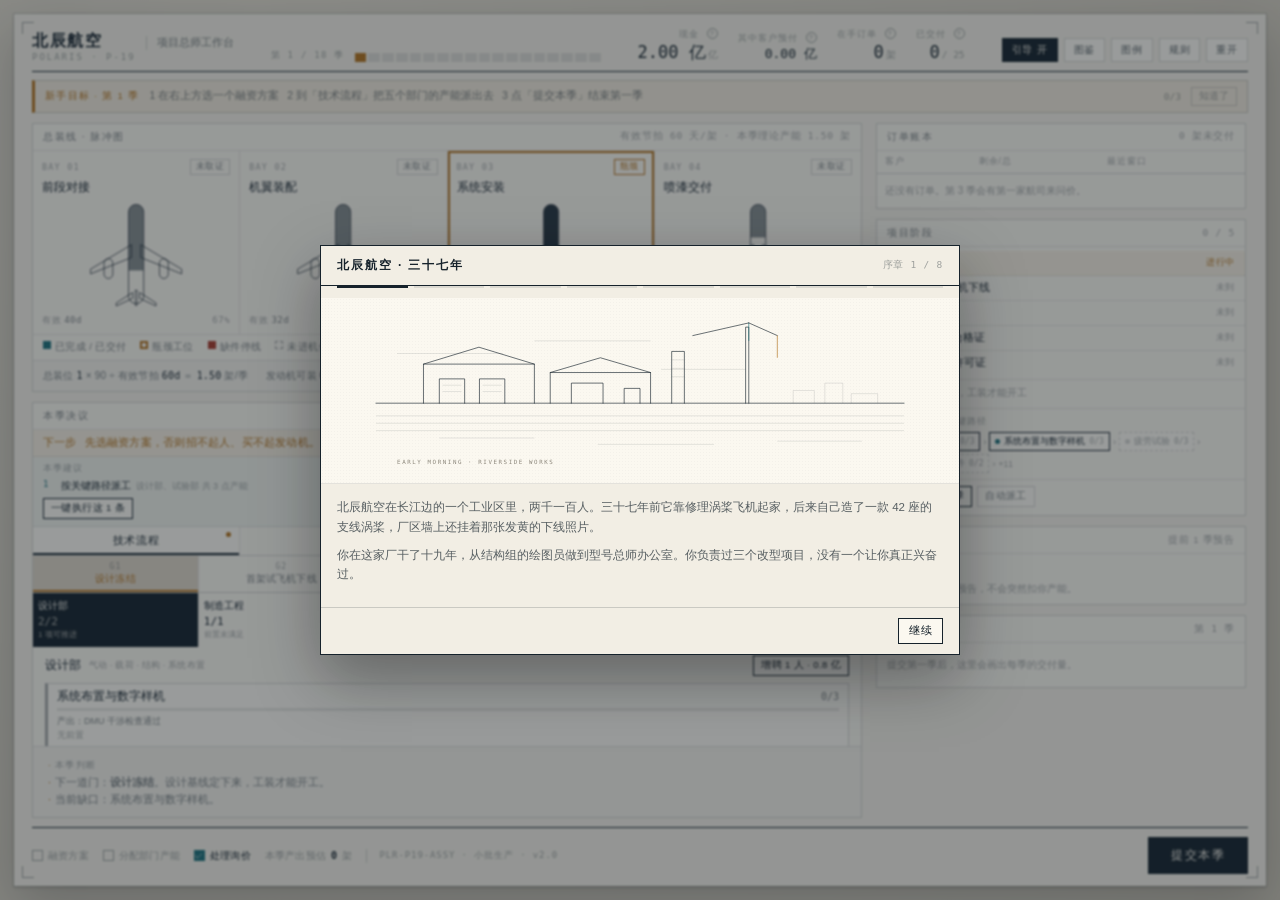
==== games/aircraft-manufacturer/index.html @ 91cca2cc "feat(game): 序章配图与新手目标清单 - 序章 8 屏里 4 屏各配一张线稿插图（厂区/车间/董事会/首飞），   与图鉴共用同一套线稿语言；情节节拍的叙事页也复用这组图 - 第 1–4 季" ====
<!DOCTYPE html>
<html lang="zh-CN">
<head>
<meta charset="utf-8">
<meta name="viewport" content="width=device-width, initial-scale=1">
<title>适航 · 北辰航空 P-19 项目</title>
<link rel="stylesheet" href="game.css?v=4">
</head>
<body>
<svg width="0" height="0" style="position:absolute" aria-hidden="true">
  <defs>
    <g id="planeout">
      <rect x="-13" y="-85" width="26" height="170" rx="13" fill="none" stroke="#16222B" stroke-width="1.2"/>
      <path d="M 8 -16 L 78 26 L 78 34 L 8 6 Z" fill="none" stroke="#16222B" stroke-width="1.2"/>
      <path d="M -8 -16 L -78 26 L -78 34 L -8 6 Z" fill="none" stroke="#16222B" stroke-width="1.2"/>
      <rect x="40" y="8" width="15" height="34" rx="7.5" fill="none" stroke="#16222B" stroke-width="1.2"/>
      <rect x="-55" y="8" width="15" height="34" rx="7.5" fill="none" stroke="#16222B" stroke-width="1.2"/>
      <path d="M 6 66 L 34 84 L 34 89 L 6 76 Z" fill="none" stroke="#16222B" stroke-width="1.2"/>
      <path d="M -6 66 L -34 84 L -34 89 L -6 76 Z" fill="none" stroke="#16222B" stroke-width="1.2"/>
      <rect x="-1.6" y="62" width="3.2" height="26" fill="none" stroke="#16222B" stroke-width="1"/>
    </g>
    <clipPath id="fusclip"><rect x="-13" y="-85" width="26" height="170" rx="13"/></clipPath>
  </defs>
</svg>

<div class="app">
  <span class="corner c1"></span><span class="corner c2"></span><span class="corner c3"></span><span class="corner c4"></span>

  <div class="hud"></div>
  <div class="tutorial"></div>

  <div class="main">
    <div class="col-left">
      <section class="card line"></section>
      <section class="card acts"></section>
    </div>
    <div class="col-right">
      <section class="card orders"></section>
      <section class="card gates"></section>
      <section class="card events"></section>
      <section class="card last"></section>
    </div>
  </div>

  <div class="foot">
    <div class="check"></div>
    <button class="commit">提交本季</button>
  </div>
</div>

<div id="mask" class="mask hidden"></div>
<div class="tip"></div>
<div class="toastwrap"></div>

<script src="engine.js?v=4"></script>
<script src="codex.js?v=4"></script>
<script src="ui.js?v=4"></script>
</body>
</html>
---- games/aircraft-manufacturer/game.css ----
/* 《适航》界面样式 —— 工程图纸 + 交付账本 */
:root{
  --desk:#D8D2C4; --paper:#F2EEE4; --panel:#F8F5EC; --panel2:#FBF8F0;
  --ink:#16222B; --ink-70:rgba(22,34,43,.70); --ink-55:rgba(22,34,43,.55);
  --ink-40:rgba(22,34,43,.38); --ink-20:rgba(22,34,43,.18); --ink-10:rgba(22,34,43,.10);
  --amber:#B0701C; --teal:#1E6F78; --red:#A5392A; --grey:#8D887C;
  --mono:"JetBrains Mono","SF Mono",ui-monospace,Menlo,Consolas,monospace;
}
*{box-sizing:border-box;margin:0;padding:0}
html,body{height:100%}
body{
  background:radial-gradient(circle at 20% 0%, #E2DCCE 0%, var(--desk) 55%, #CFC8B8 100%);
  font-family:"Noto Sans SC","PingFang SC","Source Han Sans SC","Microsoft YaHei",sans-serif;
  color:var(--ink); -webkit-font-smoothing:antialiased;
  display:flex; align-items:center; justify-content:center; padding:14px; overflow:auto;
}
.mono{font-family:var(--mono);font-variant-numeric:tabular-nums}
button{font-family:inherit;color:inherit;background:none;border:0;cursor:pointer;font-size:inherit}
.app{
  position:relative;width:1412px;max-width:100%;height:872px;background:var(--paper);
  box-shadow:0 2px 3px rgba(0,0,0,.10),0 18px 48px rgba(0,0,0,.22),0 0 0 1px rgba(22,34,43,.18);
  padding:14px 18px 12px;display:flex;flex-direction:column;
}
.app::after{content:"";position:absolute;inset:0;pointer-events:none;
  background-image:radial-gradient(rgba(22,34,43,.05) 1px,transparent 1px);
  background-size:3px 3px;opacity:.5;mix-blend-mode:multiply}
.corner{position:absolute;width:12px;height:12px;border:1px solid var(--ink-40)}
.c1{top:8px;left:8px;border-right:0;border-bottom:0}
.c2{top:8px;right:8px;border-left:0;border-bottom:0}
.c3{bottom:8px;left:8px;border-right:0;border-top:0}
.c4{bottom:8px;right:8px;border-left:0;border-top:0}

/* ---------- header ---------- */
.hud{display:flex;align-items:flex-end;justify-content:space-between;gap:16px;padding-bottom:9px;border-bottom:1.5px solid var(--ink);flex:0 0 auto}
.brand{display:flex;align-items:baseline;gap:10px;flex:0 0 auto}
.brand .name{font-size:16px;font-weight:700;letter-spacing:.1em}
.brand .code{font-size:9px;letter-spacing:.22em;color:var(--ink-40)}
.brand .proj{font-size:10.5px;color:var(--ink-55);padding-left:10px;border-left:1px solid var(--ink-20)}
.turnbar{flex:1;display:flex;align-items:flex-end;gap:10px;max-width:330px}
.ticks{display:flex;gap:2px;flex:1}
.ticks i{flex:1;height:9px;background:var(--ink-10);position:relative}
.ticks i.done{background:var(--ink)}
.ticks i.now{background:var(--amber)}
.turnbar .lb{font-size:9px;letter-spacing:.14em;color:var(--ink-40);white-space:nowrap}
.kpis{display:flex;gap:20px;align-items:flex-end}
.kpi{text-align:right;position:relative}
.kpi .k{font-size:9px;letter-spacing:.12em;color:var(--ink-40);margin-bottom:2px;white-space:nowrap}
.kpi .v{font-size:17px;line-height:1.1;font-weight:500}
.kpi .v small{font-size:9.5px;color:var(--ink-40);font-weight:400;margin-left:2px}
.kpi.warn .v{color:var(--amber)}
.kpi.good .v{color:var(--teal)}
.tools{display:flex;gap:6px;flex:0 0 auto}
.tools button{border:1px solid var(--ink-20);padding:4px 9px;font-size:10px;letter-spacing:.08em;color:var(--ink-70);background:var(--panel2)}
.tools button:hover{border-color:var(--ink);color:var(--ink)}

/* ---------- layout ---------- */
.main{flex:1;display:grid;grid-template-columns:1fr 372px;gap:14px;padding-top:10px;min-height:0}
.col-left{display:flex;flex-direction:column;gap:10px;min-height:0}
.col-right{display:flex;flex-direction:column;gap:10px;min-height:0;overflow:auto;padding-right:2px}

.card{background:var(--panel);border:1px solid var(--ink-20);display:flex;flex-direction:column;min-height:0}
.card>header{display:flex;align-items:center;justify-content:space-between;gap:8px;padding:6px 10px;border-bottom:1px solid var(--ink-10);flex:0 0 auto}
.card>header .t{font-size:10px;letter-spacing:.15em;color:var(--ink-55)}
.card>header .m{font-size:9.5px;letter-spacing:.08em;color:var(--ink-40)}

/* ---------- 总装线 ---------- */
.line{flex:0 0 auto}
.bays{display:grid;grid-template-columns:repeat(4,1fr);gap:1px;background:var(--ink-10);margin:0}
.bay{background:var(--panel);padding:8px 9px 7px;position:relative;cursor:pointer;transition:background .12s}
.bay:hover{background:#F3EEE1}
.bay.bt::after{content:"";position:absolute;inset:0;border:2px solid var(--amber);pointer-events:none}
.bay.st::after{content:"";position:absolute;inset:0;border:2px solid var(--red);pointer-events:none}
.bay .bh{display:flex;justify-content:space-between;align-items:center;margin-bottom:4px}
.bay .code{font-size:8.5px;letter-spacing:.14em;color:var(--ink-40)}
.bay .tagname{font-size:8.5px;letter-spacing:.06em;padding:1px 5px;border:1px solid var(--ink-20);color:var(--ink-55);white-space:nowrap}
.bay.bt .tagname{border-color:var(--amber);color:var(--amber)}
.bay.st .tagname{border-color:var(--red);color:#F8F5EC;background:var(--red)}
.bay .nm{font-size:12px;margin-bottom:2px}
.bay svg{width:100%;height:112px;display:block}
.bay .ft{display:flex;justify-content:space-between;align-items:center;font-size:9px;color:var(--ink-40);letter-spacing:.06em;margin-top:4px}
.bay .ft b{font-weight:500;color:var(--ink-55)}
.legend-strip{display:flex;flex-wrap:wrap;gap:6px 14px;padding:6px 10px;border-top:1px solid var(--ink-10);font-size:9.5px;color:var(--ink-55);letter-spacing:.04em}
.legend-strip i{display:inline-block;width:8px;height:8px;margin-right:4px;vertical-align:1px;border:1px solid}
.ls-ok i{background:var(--teal);border-color:var(--teal)}
.ls-bt i{background:transparent;border-color:var(--amber);border-width:2px}
.ls-st i{background:var(--red);border-color:var(--red)}
.ls-wt i{background:transparent;border-color:var(--ink-40);border-style:dashed}
.legend-strip .sp{margin-left:auto}

/* ---------- 决议 ---------- */
.acts{flex:1;min-height:0;overflow:hidden}
.tabs{display:flex;border-bottom:1px solid var(--ink-20);flex:0 0 auto}
.tabs button{flex:1;padding:7px 4px;font-size:10.5px;letter-spacing:.06em;color:var(--ink-40);border-right:1px solid var(--ink-10);position:relative}
.tabs button:last-child{border-right:0}
.tabs button.on{color:var(--ink);background:var(--panel2);box-shadow:inset 0 -2px 0 var(--ink)}
.tabs button .dot{position:absolute;top:5px;right:8px;width:5px;height:5px;background:var(--amber);border-radius:50%}
.tabbody{padding:10px 12px;overflow:auto;flex:1;min-height:0}
.hintbar{flex:0 0 auto;display:flex;align-items:center;gap:8px;padding:6px 10px;background:rgba(176,112,28,.07);border-bottom:1px solid var(--ink-10);font-size:10.5px;color:var(--amber);letter-spacing:.02em}
.hintbar b{font-weight:500}
.hintbar .x{margin-left:auto;color:var(--ink-40);font-size:11px}

.row{display:flex;align-items:center;gap:10px;padding:8px 0;border-bottom:1px dotted var(--ink-20)}
.row:last-child{border-bottom:0}
.row .lbl{flex:1;min-width:0}
.row .lbl b{font-size:11.5px;font-weight:500;display:block}
.row .lbl span{font-size:9.5px;color:var(--ink-40);display:block;margin-top:2px;line-height:1.4}
.btn{border:1px solid var(--ink);padding:5px 10px;font-size:10.5px;letter-spacing:.04em;background:var(--panel2);white-space:nowrap}
.btn:hover{background:var(--ink);color:var(--panel)}
.btn:disabled{opacity:.35;cursor:not-allowed}
.btn:disabled:hover{background:var(--panel2);color:inherit}
.btn.on{background:var(--ink);color:var(--panel)}
.btn.ghost{border-color:var(--ink-20);color:var(--ink-55)}
.btn.sm{padding:3px 7px;font-size:9.5px}
.btn.amber{border-color:var(--amber);color:var(--amber)}
.btn.amber:hover{background:var(--amber);color:var(--panel2)}

.chips{display:flex;flex-wrap:wrap;gap:5px;margin-top:4px}
.chip{border:1px solid var(--ink-20);padding:3px 7px;font-size:9.5px;color:var(--ink-55);letter-spacing:.02em}
.chip:hover{border-color:var(--ink)}
.chip.done{background:var(--teal);border-color:var(--teal);color:#F8F5EC;cursor:default}
.chip.picked{background:var(--ink);border-color:var(--ink);color:var(--panel)}
.chip.block{border-color:var(--red);color:var(--red)}
.grp{font-size:9px;letter-spacing:.14em;color:var(--ink-40);margin:8px 0 3px}
.grp:first-child{margin-top:0}

.offer{border:1px solid var(--ink-20);padding:9px 10px;margin-bottom:7px;background:var(--panel2)}
.offer.decided{opacity:.45}
.offer .oh{display:flex;justify-content:space-between;align-items:baseline;gap:8px}
.offer .who{font-size:12px;font-weight:500}
.offer .who em{font-style:normal;font-size:9.5px;color:var(--ink-40);margin-left:6px;font-weight:400}
.offer .qty{font-family:var(--mono);font-size:12px}
.offer .meta{font-size:9.5px;color:var(--ink-55);margin-top:3px;letter-spacing:.02em}
.offer .note{font-size:9.5px;color:var(--ink-40);margin-top:4px;line-height:1.5}
.offer .acts2{display:flex;gap:6px;margin-top:7px}

/* ---------- 右侧 ---------- */
.tbl{width:100%;border-collapse:collapse;font-size:10.5px}
.tbl th{font-size:8.5px;letter-spacing:.1em;color:var(--ink-40);font-weight:400;text-align:left;padding:5px 8px;border-bottom:1px solid var(--ink-20)}
.tbl td{padding:6px 8px;border-bottom:1px solid var(--ink-10)}
.tbl tr:last-child td{border-bottom:0}
.tbl td.n{text-align:right}
.tbl .who b{font-weight:500;font-size:10.5px}
.tbl .who em{font-style:normal;display:block;font-size:8.5px;color:var(--ink-40);margin-top:1px}
.tbl .near{color:var(--amber);font-weight:500}
.tbl .dim{color:var(--grey)}
.tbl .bar{height:4px;background:var(--ink-10);position:relative;margin-top:3px}
.tbl .bar i{position:absolute;left:0;top:0;height:4px;background:var(--teal)}

.certlist{display:grid;grid-template-columns:repeat(3,1fr);gap:4px;padding:8px 10px}
.cert{font-size:9px;padding:4px 5px;border:1px solid var(--ink-20);color:var(--ink-55);text-align:center;letter-spacing:.02em;line-height:1.3}
.cert.done{background:var(--teal);border-color:var(--teal);color:#F8F5EC}
.cert.picked{background:var(--ink);border-color:var(--ink);color:var(--panel)}
.cert.block{border-color:var(--red);color:var(--red)}
.ev{padding:8px 10px;font-size:10px;line-height:1.55;color:var(--ink-55)}
.ev b{display:block;font-size:10.5px;color:var(--ink);font-weight:500;margin-bottom:2px}
.ev.warn b{color:var(--amber)}
.ev.now b{color:var(--red)}
.ev.empty{color:var(--ink-40)}

/* ---------- footer ---------- */
.foot{flex:0 0 auto;display:flex;align-items:center;gap:14px;padding-top:9px;margin-top:9px;border-top:1.5px solid var(--ink)}
.check{display:flex;gap:14px;flex:1;flex-wrap:wrap}
.chk{display:flex;align-items:center;gap:5px;font-size:10px;color:var(--ink-40);letter-spacing:.02em}
.chk i{width:11px;height:11px;border:1px solid var(--ink-40);display:inline-flex;align-items:center;justify-content:center;font-size:8px;font-style:normal;color:transparent}
.chk.on{color:var(--ink)}
.chk.on i{background:var(--teal);border-color:var(--teal);color:#F8F5EC}
.commit{border:1px solid var(--ink);background:var(--ink);color:var(--paper);padding:9px 22px;font-size:12px;letter-spacing:.12em}
.commit:hover{background:#243642}
.commit:disabled{opacity:.3;cursor:not-allowed}

/* ---------- modal ---------- */
.mask{position:fixed;inset:0;background:rgba(20,30,38,.42);display:flex;align-items:center;justify-content:center;padding:20px;z-index:50;backdrop-filter:blur(1px)}
.mask.hidden{display:none}
.modal{background:var(--paper);border:1px solid var(--ink);box-shadow:0 24px 60px rgba(0,0,0,.35);width:640px;max-width:100%;max-height:88vh;display:flex;flex-direction:column}
.modal.wide{width:820px}
.modal>header{display:flex;align-items:center;justify-content:space-between;padding:11px 16px;border-bottom:1.5px solid var(--ink)}
.modal>header .t{font-size:12px;letter-spacing:.16em;font-weight:700}
.modal>header .m{font-size:9.5px;letter-spacing:.08em;color:var(--ink-40);font-family:var(--mono)}
.modal>header .x{font-size:16px;color:var(--ink-40);line-height:1}
.modal .body{padding:14px 16px;overflow:auto;font-size:11.5px;line-height:1.7;color:var(--ink-70)}
.modal .body h3{font-size:12px;color:var(--ink);margin:12px 0 6px;letter-spacing:.04em}
.modal .body h3:first-child{margin-top:0}
.modal .body p{margin-bottom:8px}
.modal .body b{color:var(--ink);font-weight:500}
.modal .body ul{margin:0 0 8px 16px}
.modal .body li{margin-bottom:4px}
.modal .body table{width:100%;border-collapse:collapse;font-size:10.5px;margin:6px 0 10px}
.modal .body th{text-align:left;font-weight:400;font-size:9px;letter-spacing:.1em;color:var(--ink-40);padding:4px 6px;border-bottom:1px solid var(--ink-20)}
.modal .body td{padding:4px 6px;border-bottom:1px solid var(--ink-10);vertical-align:top}
.modal>footer{display:flex;gap:8px;justify-content:flex-end;padding:10px 16px;border-top:1px solid var(--ink-20)}
.modal .kbd{font-family:var(--mono);font-size:10px;border:1px solid var(--ink-20);padding:0 4px;color:var(--ink-55)}
.steps{display:flex;gap:6px;padding:0 16px 10px}
.steps i{flex:1;height:2px;background:var(--ink-10)}
.steps i.on{background:var(--ink)}
.choice{border:1px solid var(--ink-20);padding:11px 13px;margin-bottom:9px;cursor:pointer;background:var(--panel2)}
.choice:hover{border-color:var(--ink);background:#F3EEE1}
.choice h4{font-size:12px;margin-bottom:4px;font-weight:500}
.choice p{font-size:10.5px;color:var(--ink-55);line-height:1.6;margin:0}
.choice .tag{font-size:9px;letter-spacing:.1em;color:var(--teal);border:1px solid var(--teal);padding:1px 5px;margin-left:6px;vertical-align:1px}

.rep{display:grid;grid-template-columns:1fr 1fr;gap:8px;margin-bottom:10px}
.repcard{border:1px solid var(--ink-20);padding:9px 11px;background:var(--panel2)}
.repcard .k{font-size:9px;letter-spacing:.1em;color:var(--ink-40)}
.repcard .v{font-size:20px;margin-top:3px}
.repcard .v small{font-size:9.5px;color:var(--ink-40);margin-left:2px}
.replist{border-top:1px solid var(--ink-20);margin-top:4px}
.replist div{display:flex;justify-content:space-between;font-size:10.5px;padding:4px 0;border-bottom:1px dotted var(--ink-20)}
.replist .pos{color:var(--teal)}
.replist .neg{color:var(--red)}
.attr{border-left:2px solid var(--amber);background:rgba(176,112,28,.06);padding:7px 10px;font-size:10.5px;line-height:1.6;color:var(--ink-70);margin:8px 0}

/* tooltip */
.tip{position:fixed;z-index:80;max-width:300px;background:#16222B;color:#F2EEE4;font-size:10.5px;line-height:1.65;padding:8px 10px;pointer-events:none;opacity:0;transition:opacity .12s;box-shadow:0 8px 24px rgba(0,0,0,.3)}
.tip.on{opacity:1}
.tip b{color:#fff;font-weight:500}
.q{display:inline-block;width:11px;height:11px;line-height:10px;text-align:center;border:1px solid var(--ink-40);border-radius:50%;font-size:7.5px;color:var(--ink-40);cursor:help;margin-left:4px;vertical-align:1px;font-style:normal}

.toastwrap{position:fixed;right:18px;bottom:18px;z-index:90;display:flex;flex-direction:column;gap:8px;align-items:flex-end}
.toast{background:var(--ink);color:var(--paper);font-size:11px;line-height:1.6;padding:9px 13px;max-width:330px;border-left:3px solid var(--teal);animation:slidein .25s ease}
.toast.warn{border-left-color:var(--amber)}
@keyframes slidein{from{transform:translateY(8px);opacity:0}to{transform:none;opacity:1}}

/* ---------- 响应式 ---------- */
@media (max-width:1180px){
  body{align-items:flex-start;padding:0;background:var(--paper)}
  .app{width:100%;height:auto;min-height:100vh;padding:10px 10px 14px;box-shadow:none}
  .corner{display:none}
  .hud{flex-wrap:wrap;gap:8px}
  .turnbar{order:3;max-width:none;width:100%}
  .kpis{gap:14px;flex-wrap:wrap}
  .main{grid-template-columns:1fr;gap:10px}
  .col-right{overflow:visible}
  .bays{grid-template-columns:1fr 1fr}
  .bay svg{height:92px}
  .foot{flex-wrap:wrap}
  .commit{width:100%}
  .modal{width:100%}
}
@media (max-width:720px){
  .bays{grid-template-columns:1fr}
  .bay{display:grid;grid-template-columns:1fr auto;grid-template-areas:"head head" "name tag" "plane plane" "ft ft";gap:2px 8px;align-items:center}
  .bay .bh{grid-area:head}
  .bay .nm{grid-area:name}
  .bay svg{grid-area:plane;height:64px}
  .bay .ft{grid-area:ft}
  .certlist{grid-template-columns:repeat(2,1fr)}
  .rep{grid-template-columns:1fr}
  .kpi .v{font-size:15px}
}

/* 产能算式块 */
.calc{margin-top:12px;border-top:1px solid var(--ink-20);padding:9px 12px 8px;background:rgba(22,34,43,.025)}
.calc .ct{font-size:9px;letter-spacing:.14em;color:var(--ink-40);margin-bottom:5px}
.calc .line2{display:flex;justify-content:space-between;font-size:10.5px;padding:2px 0;color:var(--ink-55)}
.calc .line2 b{font-weight:500;color:var(--ink);font-family:var(--mono)}
.calc .res{margin-top:6px;padding-top:6px;border-top:1px dotted var(--ink-20);font-size:11px;display:flex;justify-content:space-between}
.calc .res b{font-size:14px;font-family:var(--mono)}
/* 交付节奏 */
.pace{display:flex;gap:3px;align-items:flex-end;flex:1;min-height:64px;padding:8px 10px 4px}
.pace .pb{flex:1;display:flex;flex-direction:column;justify-content:flex-end;height:100%}
.pace .pb i{display:block;background:var(--teal);min-height:1px}
.pace .pb i.z{background:var(--ink-10)}
.pace .pb em{font-style:normal;font-size:7.5px;color:var(--ink-40);text-align:center;margin-top:3px;font-family:var(--mono)}
.lastsum{display:flex;gap:10px;padding:2px 10px 8px;font-size:10px;color:var(--ink-55);flex-wrap:wrap}
.lastsum b{font-family:var(--mono);color:var(--ink);font-weight:500}

.acts .tabbody{display:flex;flex-direction:column}
.acts .calc{margin-top:auto}
.acts .calc+.calc{margin-top:10px}
.judge{border-top:1px dotted var(--ink-20);padding:9px 0 2px;margin-top:10px}
.judge .ct{font-size:9px;letter-spacing:.14em;color:var(--ink-40);margin-bottom:2px;display:inline-block;margin-right:8px}
.judge div{font-size:10.5px;color:var(--ink-55);line-height:1.55;padding-left:10px;position:relative}
.judge div::before{content:"·";position:absolute;left:3px;color:var(--amber)}
.last{flex:0 0 auto}

.actsfoot{border-top:1px solid var(--ink-10);padding:7px 12px 8px;flex:0 0 auto;background:rgba(22,34,43,.025)}
.actsfoot .calc{margin-top:0;border-top:0;padding:0;background:transparent}
.actsfoot .judge{margin-top:0;border-top:0;padding-top:0}
.actsfoot .judge+.calc{margin-top:9px;border-top:1px dotted var(--ink-20);padding-top:8px}

.tabnote{margin-top:12px;border-top:1px dotted var(--ink-20);padding-top:8px;font-size:10.5px;line-height:1.65;color:var(--ink-55)}
.tabnote b{display:block;font-size:10px;letter-spacing:.1em;color:var(--ink-40);font-weight:400;margin-bottom:3px}

.calcbar{display:flex;flex-wrap:wrap;align-items:center;gap:4px 18px;padding:7px 10px;border-top:1px solid var(--ink-10);background:rgba(22,34,43,.025);font-size:10px;color:var(--ink-55);letter-spacing:.02em}
.calcbar b{font-family:var(--mono);color:var(--ink);font-weight:500}
.calcbar .res{margin-left:auto;color:var(--ink)}
.calcbar .res b{font-size:13px}

.stamp{font-family:var(--mono);font-size:9px;letter-spacing:.1em;color:var(--ink-40);padding-left:12px;border-left:1px solid var(--ink-20);white-space:nowrap}

.stopline{padding:6px 10px;background:rgba(165,57,42,.08);border-top:1px solid var(--ink-10);font-size:10px;color:var(--red)}

/* 技术流程 */
.gatebar{display:flex;gap:1px;background:var(--ink-10);margin:-10px -12px 0;border-bottom:1px solid var(--ink-10)}
.gate{flex:1;padding:6px 3px 7px;background:var(--panel);text-align:center;position:relative}
.gate .gi{display:block;font-size:8px;letter-spacing:.12em;color:var(--ink-40)}
.gate .gn{display:block;font-size:9.5px;color:var(--ink-55);margin-top:2px;letter-spacing:.02em;line-height:1.25}
.gate.done{background:rgba(30,111,120,.10)}
.gate.done .gn{color:var(--teal)}
.gate.done::after{content:"✓";position:absolute;top:3px;right:5px;font-size:9px;color:var(--teal)}
.gate.now{background:rgba(176,112,28,.10);box-shadow:inset 0 -2px 0 var(--amber)}
.gate.now .gn{color:var(--amber);font-weight:500}

.depts{display:grid;grid-template-columns:repeat(5,1fr);gap:1px;background:var(--ink-10);margin:0 -12px 8px}
.dept{background:var(--panel);padding:5px 5px 6px;text-align:left;border:0;position:relative}
.dept:hover{background:#F3EEE1}
.dept.on{background:var(--ink);color:var(--panel)}
.dept.on .dc,.dept.on .ds{color:rgba(242,238,228,.65)}
.dept .dn{display:block;font-size:10px;letter-spacing:.02em}
.dept .dc{display:block;font-size:11px;margin-top:2px;color:var(--ink);font-weight:500}
.dept .ds{display:block;font-size:8px;color:var(--ink-40);margin-top:1px}

.depthead{display:flex;align-items:center;gap:8px;padding:0 0 7px}
.depthead .dh{font-size:11.5px;font-weight:500}
.depthead .dsub{font-size:9px;color:var(--ink-40);flex:1;letter-spacing:.02em}

.wcwrap{display:flex;flex-direction:column;gap:5px}
.wcard{border:1px solid var(--ink-20);border-left:3px solid var(--ink-40);padding:5px 9px 6px;background:var(--panel2)}
.wcard.done{border-left-color:var(--teal);background:rgba(30,111,120,.05)}
.wcard.blocked{border-left-color:var(--red);opacity:.72}
.wh{display:flex;justify-content:space-between;align-items:baseline;gap:8px}
.wn{font-size:11.5px;font-weight:500}
.wp{font-size:10px;color:var(--ink-55)}
.wbar{height:3px;background:var(--ink-10);margin:4px 0;position:relative}
.wbar i{position:absolute;left:0;top:0;height:3px;background:var(--teal)}
.wcard.blocked .wbar i{background:var(--red)}
.wo{font-size:9px;color:var(--ink-55);line-height:1.45}
.wrq{font-size:8.5px;color:var(--ink-40);margin-top:2px;letter-spacing:.02em}
.wrq.bad{color:var(--red)}
.wacts{display:flex;align-items:center;gap:6px;margin-top:5px}
.wok{font-size:9px;color:var(--teal);letter-spacing:.08em}
.wq{font-size:9px;color:var(--ink-40)}

/* 右侧阶段卡 */
.glist{padding:4px 0}
.grow{display:flex;align-items:center;gap:8px;padding:5px 10px;font-size:10.5px;border-bottom:1px dotted var(--ink-20)}
.grow:last-child{border-bottom:0}
.grow .gi{font-size:8.5px;color:var(--ink-40);width:18px}
.grow .gn{flex:1}
.grow .gv{font-size:8.5px;letter-spacing:.08em;color:var(--ink-40)}
.grow.done .gn{color:var(--ink-55)}
.grow.done .gv{color:var(--teal)}
.grow.now{background:rgba(176,112,28,.07)}
.grow.now .gn{color:var(--amber);font-weight:500}
.grow.now .gv{color:var(--amber)}
.ghint{padding:6px 10px 8px;font-size:9.5px;line-height:1.55;color:var(--ink-40);border-top:1px solid var(--ink-10)}

/* 关键路径 */
.cpwrap{border-top:1px solid var(--ink-10);padding:7px 10px 6px}
.cpt{font-size:8.5px;letter-spacing:.12em;color:var(--ink-40);margin-bottom:4px}
.cpchain{display:flex;flex-wrap:wrap;align-items:center;gap:3px}
.cpchip{border:1px solid var(--ink-20);padding:2px 5px;font-size:9px;background:var(--panel2);display:inline-flex;gap:4px;align-items:baseline}
.cpchip b{font-weight:400}
.cpchip em{font-style:normal;font-size:8px;color:var(--ink-40)}
.cparrow{font-style:normal;color:var(--ink-40);font-size:9px}
.cpmore{font-size:8.5px;color:var(--ink-40)}
.gatefoot{display:flex;gap:5px;padding:6px 10px 8px;border-top:1px solid var(--ink-10)}

/* 图鉴 */
.cxwrap{display:grid;grid-template-columns:186px 1fr;min-height:380px;max-height:60vh}
.cxnav{border-right:1px solid var(--ink-20);overflow:auto;padding:8px 0}
.cxg{margin-bottom:8px}
.cxgt{font-size:8.5px;letter-spacing:.14em;color:var(--ink-40);padding:0 12px 4px}
.cxi{display:block;width:100%;text-align:left;padding:4px 12px;font-size:10.5px;color:var(--ink-55)}
.cxi:hover{background:#F3EEE1}
.cxi.on{background:var(--ink);color:var(--panel)}
.cxmain{padding:12px 16px;overflow:auto}
.cxsvg{height:196px;border:1px solid var(--ink-20);background:var(--panel2);padding:6px;margin-bottom:10px}
.cxh{display:flex;align-items:baseline;gap:8px}
.cxh b{font-size:14px}
.cxh em{font-style:normal;font-size:9px;letter-spacing:.1em;color:var(--ink-40);font-family:var(--mono)}
.cxspec{display:flex;flex-wrap:wrap;gap:5px;margin:7px 0 9px}
.cxspec span{font-size:9px;border:1px solid var(--ink-20);padding:1px 6px;color:var(--ink-55);font-family:var(--mono)}
.cxtext{font-size:11px;line-height:1.7;color:var(--ink-70);margin-bottom:7px}
.cxgame{font-size:10px;line-height:1.6;color:var(--amber);border-left:2px solid var(--amber);padding-left:8px}
@media (max-width:720px){
  .cxwrap{grid-template-columns:1fr;max-height:none}
  .cxnav{border-right:0;border-bottom:1px solid var(--ink-20);max-height:150px}
}

.cpchip .cpdot{width:5px;height:5px;display:inline-block;border-radius:50%;background:var(--ink-20);flex:0 0 5px}
.cpchip.ready{border-color:var(--ink);}
.cpchip.ready .cpdot{background:var(--teal)}
.cpchip.wait{color:var(--ink-40);border-style:dashed}
.cpchip.wait b{color:var(--ink-40)}

.tools button.on{border-color:var(--ink);background:var(--ink);color:var(--paper)}
.guide{flex:0 0 auto;border-bottom:1px solid var(--ink-10);background:rgba(30,111,120,.045);padding:6px 10px 7px}
.guide .gh{display:flex;justify-content:space-between;font-size:8.5px;letter-spacing:.1em;color:var(--ink-40);margin-bottom:3px}
.gitem{display:flex;gap:6px;font-size:10px;line-height:1.55;color:var(--ink-70)}
.gitem .gnum{width:12px;color:var(--teal);font-family:var(--mono);font-size:9px;flex:0 0 12px}
.gtext b{font-weight:500;color:var(--ink)}
.gtext em{font-style:normal;color:var(--ink-40);margin-left:5px;font-size:9px}
.guide .btn{margin-top:4px}

/* 序章插图 */
.proart{height:186px;background:var(--panel2);border-bottom:1px solid var(--ink-10);padding:8px 12px;position:relative}
.proart::after{content:"";position:absolute;inset:0;pointer-events:none;background-image:radial-gradient(rgba(22,34,43,.05) 1px,transparent 1px);background-size:3px 3px;opacity:.6}

/* 新手目标条 */
.tutorial{display:flex;align-items:center;gap:10px;flex-wrap:wrap;padding:6px 10px;margin-top:8px;
  border:1px solid var(--ink-20);border-left:3px solid var(--amber);background:rgba(176,112,28,.06)}
.tutorial .tt{font-size:9.5px;letter-spacing:.14em;color:var(--amber);white-space:nowrap}
.tutorial .tg{display:flex;gap:8px;flex-wrap:wrap;flex:1}
.tutorial .ti{font-size:10.5px;color:var(--ink-55);display:inline-flex;gap:5px;align-items:baseline}
.tutorial .ti.on{color:var(--ink-55);text-decoration:line-through;text-decoration-color:rgba(22,34,43,.25)}
.tutorial .ti.on::first-letter{color:var(--teal)}
.tutorial .tp{font-size:9.5px;color:var(--ink-40)}
.tutorial .tx{font-size:9.5px;color:var(--ink-40);border:1px solid var(--ink-20);padding:2px 7px}
.tutorial .tx:hover{border-color:var(--ink);color:var(--ink)}
@media (max-width:720px){ .proart{height:132px} }
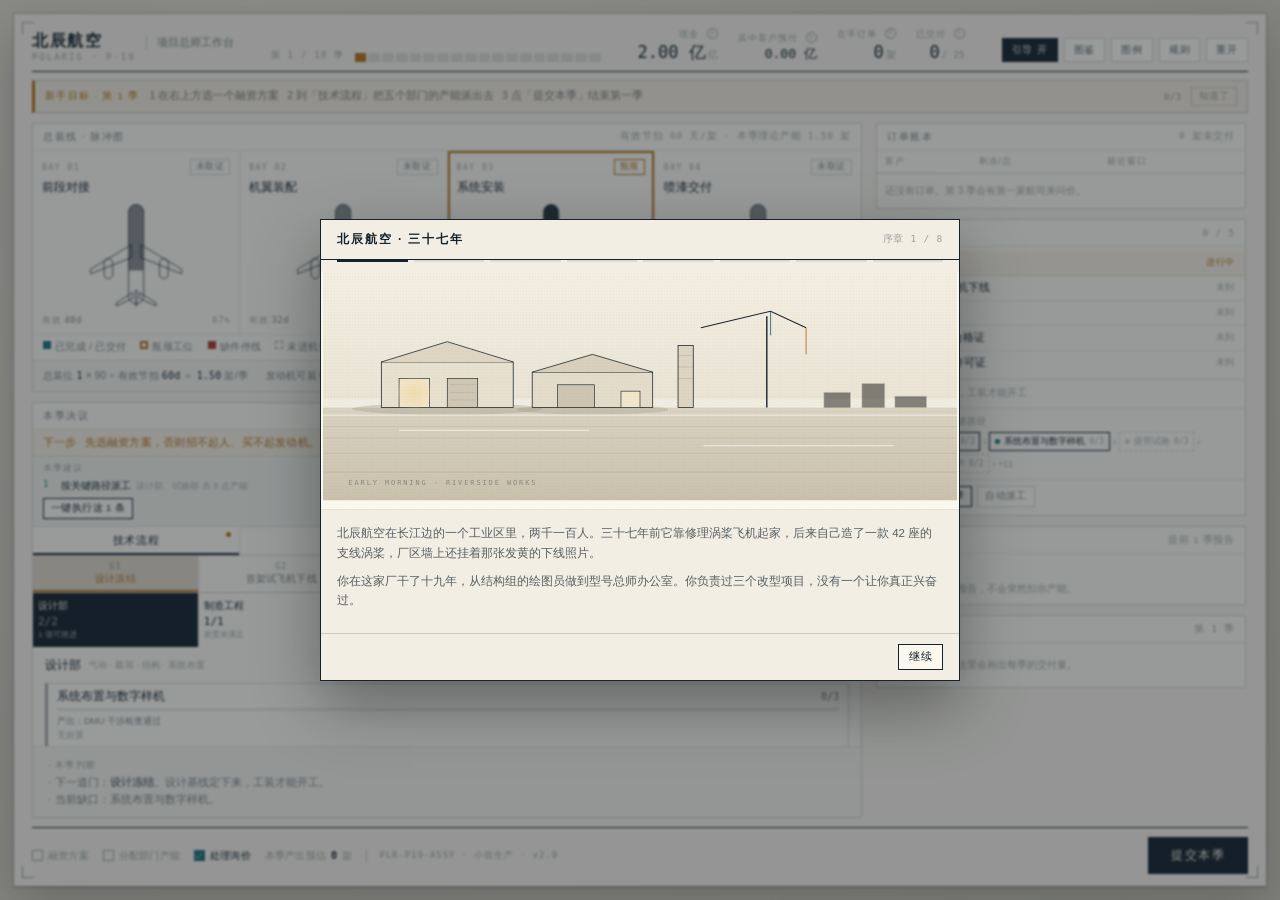
==== commit 91909210: "feat(game): 序章改用照片优先 + 场景插画升级 - 序章与情节插图升级为带光影层次的场景（天空/地面渐变、   暖光门洞、地面反光、投影），不再是纯线稿示意 - 新增照片层：assets/" ====
--- a/games/aircraft-manufacturer/index.html
+++ b/games/aircraft-manufacturer/index.html
@@ -4,7 +4,7 @@
 <meta charset="utf-8">
 <meta name="viewport" content="width=device-width, initial-scale=1">
 <title>适航 · 北辰航空 P-19 项目</title>
-<link rel="stylesheet" href="game.css?v=4">
+<link rel="stylesheet" href="game.css?v=5">
 </head>
 <body>
 <svg width="0" height="0" style="position:absolute" aria-hidden="true">
@@ -52,8 +52,8 @@
 <div class="tip"></div>
 <div class="toastwrap"></div>
 
-<script src="engine.js?v=4"></script>
-<script src="codex.js?v=4"></script>
-<script src="ui.js?v=4"></script>
+<script src="engine.js?v=5"></script>
+<script src="codex.js?v=5"></script>
+<script src="ui.js?v=5"></script>
 </body>
 </html>
--- a/games/aircraft-manufacturer/game.css
+++ b/games/aircraft-manufacturer/game.css
@@ -394,7 +394,10 @@
 .guide .btn{margin-top:4px}
 
 /* 序章插图 */
-.proart{height:186px;background:var(--panel2);border-bottom:1px solid var(--ink-10);padding:8px 12px;position:relative}
+.proart{height:238px;background:var(--panel2);border-bottom:1px solid var(--ink-10);position:relative;overflow:hidden}
+.proart .artimg{display:block;width:100%;height:100%;object-fit:cover;filter:saturate(.78) contrast(1.04) sepia(.12) brightness(.98)}
+.proart .artfallback{display:none;position:absolute;inset:0;padding:0 2px}
+.proart.noimg .artfallback{display:block}
 .proart::after{content:"";position:absolute;inset:0;pointer-events:none;background-image:radial-gradient(rgba(22,34,43,.05) 1px,transparent 1px);background-size:3px 3px;opacity:.6}
 
 /* 新手目标条 */
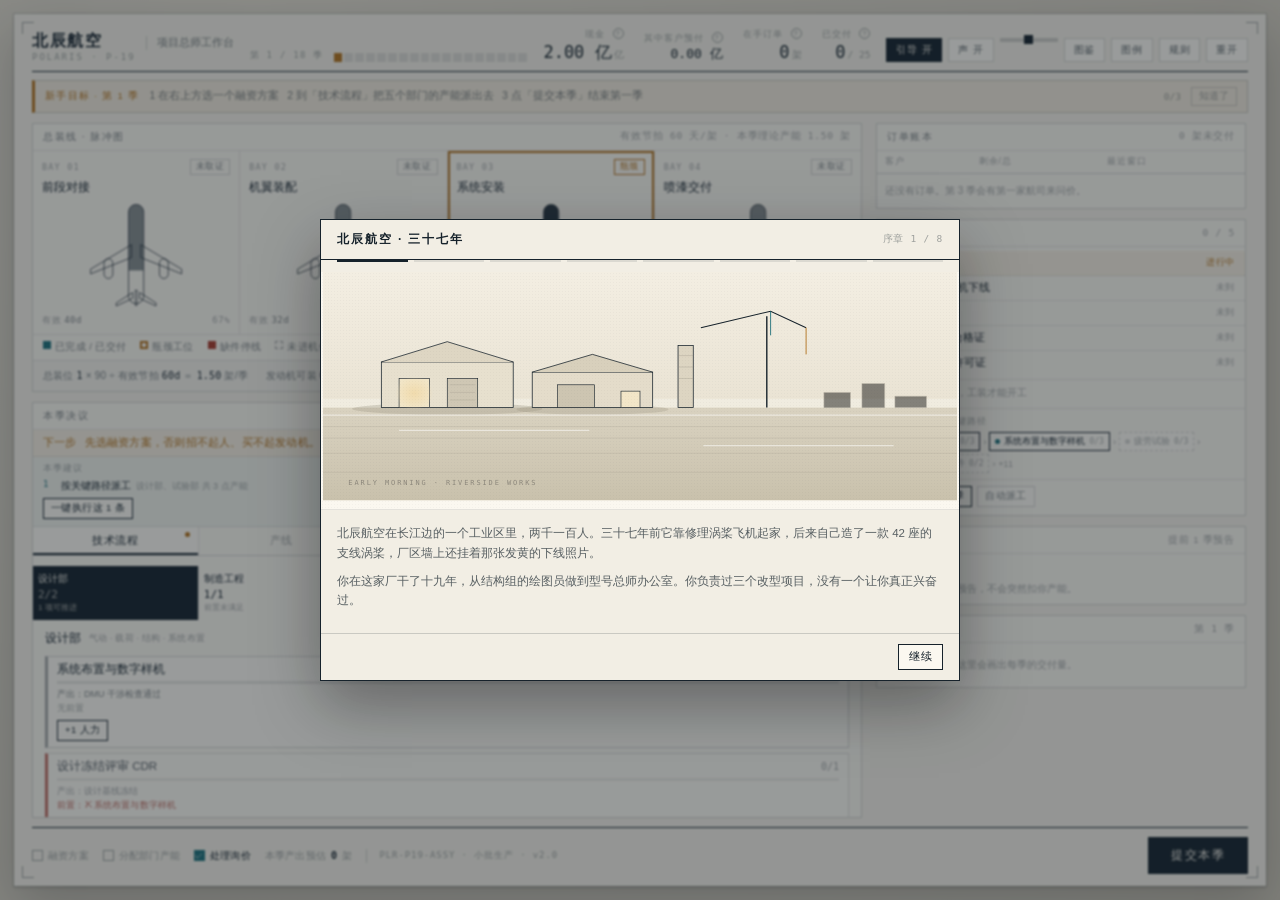
==== commit 0695820b: "feat(game): 叙事回响 / 航司侧 / 音效 / 航天切片 / 布局修复 1) 叙事回响：抉择写入 echoFlags，新增两个条件节拍（T12/T16），    结算追加【回响】说明，形成" ====
--- a/games/aircraft-manufacturer/index.html
+++ b/games/aircraft-manufacturer/index.html
@@ -4,7 +4,7 @@
 <meta charset="utf-8">
 <meta name="viewport" content="width=device-width, initial-scale=1">
 <title>适航 · 北辰航空 P-19 项目</title>
-<link rel="stylesheet" href="game.css?v=5">
+<link rel="stylesheet" href="game.css?v=9">
 </head>
 <body>
 <svg width="0" height="0" style="position:absolute" aria-hidden="true">
@@ -52,8 +52,8 @@
 <div class="tip"></div>
 <div class="toastwrap"></div>
 
-<script src="engine.js?v=5"></script>
-<script src="codex.js?v=5"></script>
-<script src="ui.js?v=5"></script>
+<script src="engine.js?v=9"></script>
+<script src="codex.js?v=9"></script>
+<script src="ui.js?v=9"></script>
 </body>
 </html>
--- a/games/aircraft-manufacturer/game.css
+++ b/games/aircraft-manufacturer/game.css
@@ -12,14 +12,14 @@
   background:radial-gradient(circle at 20% 0%, #E2DCCE 0%, var(--desk) 55%, #CFC8B8 100%);
   font-family:"Noto Sans SC","PingFang SC","Source Han Sans SC","Microsoft YaHei",sans-serif;
   color:var(--ink); -webkit-font-smoothing:antialiased;
-  display:flex; align-items:center; justify-content:center; padding:14px; overflow:auto;
+  display:flex; align-items:flex-start; justify-content:center; padding:14px; overflow:auto;
 }
 .mono{font-family:var(--mono);font-variant-numeric:tabular-nums}
 button{font-family:inherit;color:inherit;background:none;border:0;cursor:pointer;font-size:inherit}
 .app{
   position:relative;width:1412px;max-width:100%;height:872px;background:var(--paper);
   box-shadow:0 2px 3px rgba(0,0,0,.10),0 18px 48px rgba(0,0,0,.22),0 0 0 1px rgba(22,34,43,.18);
-  padding:14px 18px 12px;display:flex;flex-direction:column;
+  padding:14px 18px 12px;display:flex;flex-direction:column;margin:auto;
 }
 .app::after{content:"";position:absolute;inset:0;pointer-events:none;
   background-image:radial-gradient(rgba(22,34,43,.05) 1px,transparent 1px);
@@ -291,15 +291,6 @@
 .stopline{padding:6px 10px;background:rgba(165,57,42,.08);border-top:1px solid var(--ink-10);font-size:10px;color:var(--red)}
 
 /* 技术流程 */
-.gatebar{display:flex;gap:1px;background:var(--ink-10);margin:-10px -12px 0;border-bottom:1px solid var(--ink-10)}
-.gate{flex:1;padding:6px 3px 7px;background:var(--panel);text-align:center;position:relative}
-.gate .gi{display:block;font-size:8px;letter-spacing:.12em;color:var(--ink-40)}
-.gate .gn{display:block;font-size:9.5px;color:var(--ink-55);margin-top:2px;letter-spacing:.02em;line-height:1.25}
-.gate.done{background:rgba(30,111,120,.10)}
-.gate.done .gn{color:var(--teal)}
-.gate.done::after{content:"✓";position:absolute;top:3px;right:5px;font-size:9px;color:var(--teal)}
-.gate.now{background:rgba(176,112,28,.10);box-shadow:inset 0 -2px 0 var(--amber)}
-.gate.now .gn{color:var(--amber);font-weight:500}
 
 .depts{display:grid;grid-template-columns:repeat(5,1fr);gap:1px;background:var(--ink-10);margin:0 -12px 8px}
 .dept{background:var(--panel);padding:5px 5px 6px;text-align:left;border:0;position:relative}
@@ -412,3 +403,20 @@
 .tutorial .tx{font-size:9.5px;color:var(--ink-40);border:1px solid var(--ink-20);padding:2px 7px}
 .tutorial .tx:hover{border-color:var(--ink);color:var(--ink)}
 @media (max-width:720px){ .proart{height:132px} }
+
+/* 音频控件 */
+.volin{width:58px;height:4px;-webkit-appearance:none;appearance:none;background:var(--ink-20);outline:none;vertical-align:middle;cursor:pointer}
+.volin::-webkit-slider-thumb{-webkit-appearance:none;width:9px;height:9px;background:var(--ink);cursor:pointer}
+.volin::-moz-range-thumb{width:9px;height:9px;border:0;background:var(--ink);cursor:pointer}
+
+/* 客户页 */
+.cust{border:1px solid var(--ink-20);border-left:3px solid var(--teal);padding:8px 10px;margin-bottom:7px;background:var(--panel2)}
+.cust .ch{display:flex;align-items:baseline;gap:8px;flex-wrap:wrap}
+.cust .ch b{font-size:12px}
+.cust .ch em{font-style:normal;font-size:9.5px;color:var(--ink-40)}
+.cust .cstats{display:flex;gap:14px;margin:6px 0 5px;font-size:10px;color:var(--ink-55);flex-wrap:wrap}
+.cust .cstats b{font-family:var(--mono);color:var(--ink);font-weight:500}
+.cust .cbar{height:4px;background:var(--ink-10);position:relative;margin-bottom:7px}
+.cust .cbar i{position:absolute;left:0;top:0;height:4px;background:var(--teal)}
+.note{font-size:10.5px;line-height:1.6;color:var(--ink-55);border-left:2px solid var(--amber);padding:4px 8px;background:rgba(176,112,28,.05);margin-bottom:8px}
+.echoline{margin-top:6px;padding-top:5px;border-top:1px dotted var(--ink-20);font-size:9px;color:var(--ink-40);line-height:1.5}
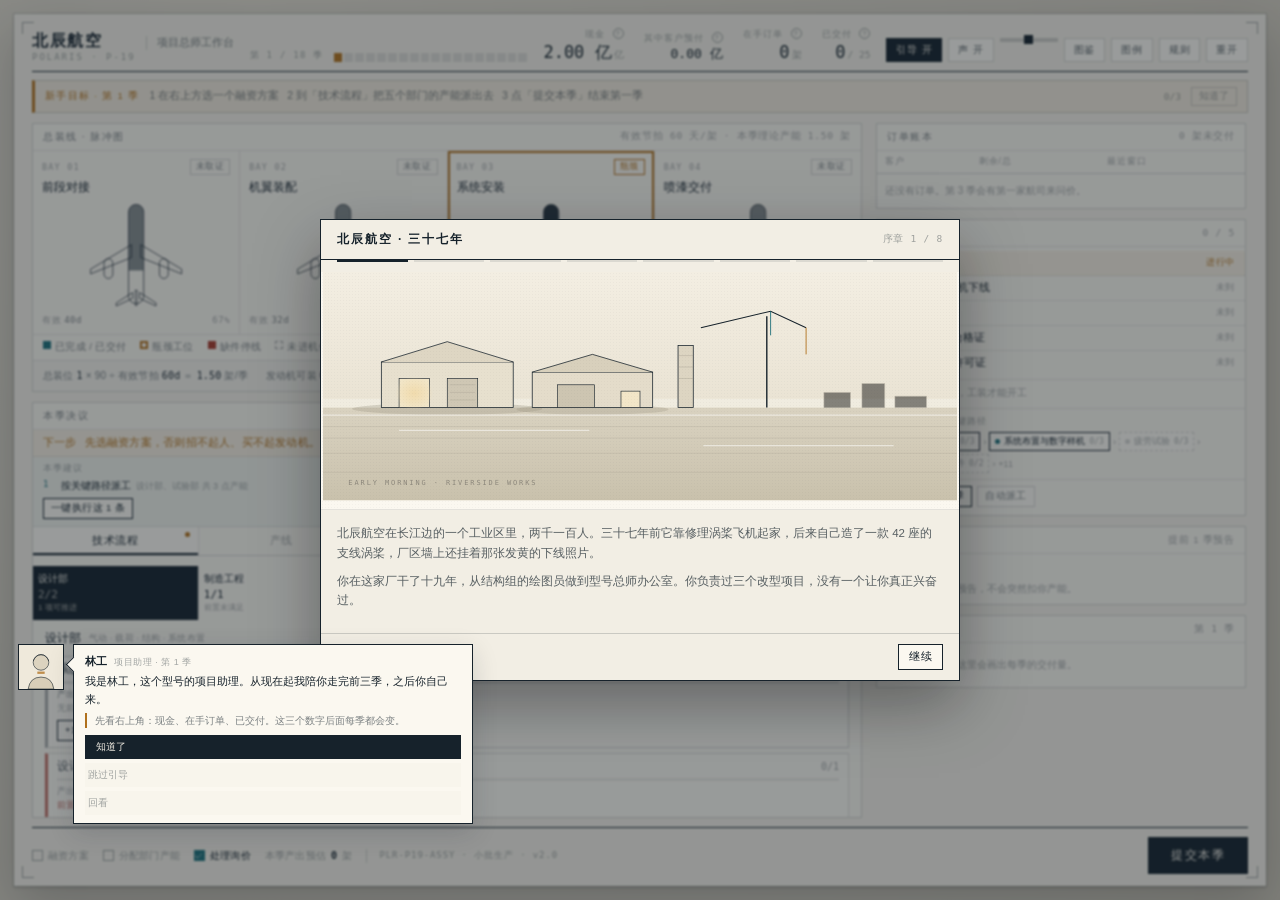
==== commit 53c23866: "feat(aircraft-manufacturer): 助理引导与图片资源契约 - 新增项目助理「林工」：9 步对话覆盖前三季，解释界面/现金流/关键路径/   预测/订单/客户如何影响目标；每步至" ====
--- a/games/aircraft-manufacturer/index.html
+++ b/games/aircraft-manufacturer/index.html
@@ -4,7 +4,7 @@
 <meta charset="utf-8">
 <meta name="viewport" content="width=device-width, initial-scale=1">
 <title>适航 · 北辰航空 P-19 项目</title>
-<link rel="stylesheet" href="game.css?v=9">
+<link rel="stylesheet" href="game.css?v=10">
 </head>
 <body>
 <svg width="0" height="0" style="position:absolute" aria-hidden="true">
@@ -50,10 +50,11 @@
 
 <div id="mask" class="mask hidden"></div>
 <div class="tip"></div>
+<div class="assisthost"></div>
 <div class="toastwrap"></div>
 
-<script src="engine.js?v=9"></script>
-<script src="codex.js?v=9"></script>
-<script src="ui.js?v=9"></script>
+<script src="engine.js?v=10"></script>
+<script src="codex.js?v=10"></script>
+<script src="ui.js?v=10"></script>
 </body>
 </html>
--- a/games/aircraft-manufacturer/game.css
+++ b/games/aircraft-manufacturer/game.css
@@ -420,3 +420,30 @@
 .cust .cbar i{position:absolute;left:0;top:0;height:4px;background:var(--teal)}
 .note{font-size:10.5px;line-height:1.6;color:var(--ink-55);border-left:2px solid var(--amber);padding:4px 8px;background:rgba(176,112,28,.05);margin-bottom:8px}
 .echoline{margin-top:6px;padding-top:5px;border-top:1px dotted var(--ink-20);font-size:9px;color:var(--ink-40);line-height:1.5}
+
+/* 项目助理 */
+.assisthost{position:fixed;left:18px;bottom:76px;z-index:70;max-width:480px}
+.assist{display:flex;gap:9px;align-items:flex-start}
+.avatar{width:46px;height:46px;flex:0 0 46px;border:1px solid var(--ink);background:#EFE9DB;overflow:hidden;position:relative}
+.avatar img{position:absolute;inset:0;width:100%;height:100%;object-fit:cover;filter:saturate(.8) sepia(.1)}
+.avatar svg{position:relative;display:block}
+.abubble{max-width:400px;background:var(--panel2);border:1px solid var(--ink);box-shadow:0 8px 24px rgba(22,34,43,.16);padding:9px 11px 8px;position:relative}
+.abubble::before{content:"";position:absolute;left:-6px;top:14px;width:10px;height:10px;background:var(--panel2);border-left:1px solid var(--ink);border-bottom:1px solid var(--ink);transform:rotate(45deg)}
+.awho{display:flex;align-items:baseline;gap:7px;margin-bottom:4px}
+.awho b{font-size:11px}
+.awho em{font-style:normal;font-size:9px;color:var(--ink-40);letter-spacing:.06em}
+.atext{font-size:11px;line-height:1.6;color:var(--ink)}
+.anext{font-size:10px;line-height:1.55;color:var(--ink-55);margin-top:4px;padding-left:8px;border-left:2px solid var(--amber)}
+.aops{display:flex;flex-direction:column;gap:4px;margin-top:7px;align-items:stretch}
+.abtn{font-size:10px;padding:4px 10px;border:1px solid var(--ink-20);color:var(--ink-55);background:var(--panel);white-space:nowrap;line-height:1.4;text-align:left;width:100%}
+.abtn:hover{border-color:var(--ink);color:var(--ink)}
+.abtn.main{background:var(--ink);border-color:var(--ink);color:var(--paper)}
+.abtn.ghost{border-color:transparent;color:var(--ink-40);padding-left:2px;width:auto}
+.alogitem{border-bottom:1px dotted var(--ink-20);padding:6px 0}
+.alogitem b{display:block;font-size:11px;font-weight:500}
+.alogitem span{font-size:10px;color:var(--ink-55)}
+@media (max-width:720px){
+  .assisthost{left:8px;right:8px;bottom:64px;max-width:none}
+  .avatar{width:38px;height:38px;flex:0 0 38px}
+  .atext{font-size:10.5px}
+}
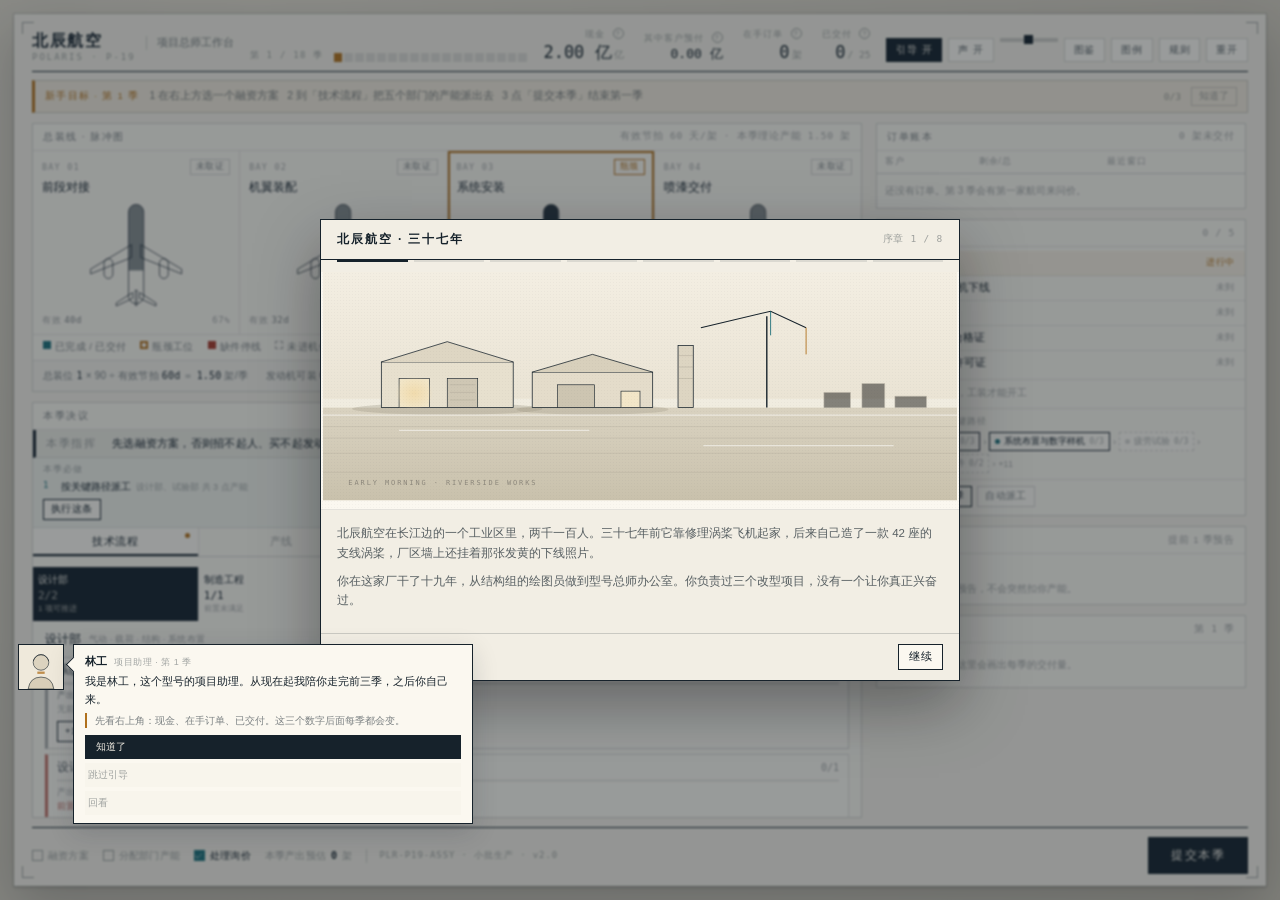
==== commit 63fb1301: "fix(aircraft-manufacturer): 经济正确性 + 前三季教学层级 P0-A 经济 - 季报 cashStart 改为提交瞬间快照（此前记录的是结算后现金） - 发动机下单时记录单" ====
--- a/games/aircraft-manufacturer/index.html
+++ b/games/aircraft-manufacturer/index.html
@@ -4,7 +4,7 @@
 <meta charset="utf-8">
 <meta name="viewport" content="width=device-width, initial-scale=1">
 <title>适航 · 北辰航空 P-19 项目</title>
-<link rel="stylesheet" href="game.css?v=10">
+<link rel="stylesheet" href="game.css?v=11">
 </head>
 <body>
 <svg width="0" height="0" style="position:absolute" aria-hidden="true">
@@ -53,8 +53,8 @@
 <div class="assisthost"></div>
 <div class="toastwrap"></div>
 
-<script src="engine.js?v=10"></script>
-<script src="codex.js?v=10"></script>
-<script src="ui.js?v=10"></script>
+<script src="engine.js?v=11"></script>
+<script src="codex.js?v=11"></script>
+<script src="ui.js?v=11"></script>
 </body>
 </html>
--- a/games/aircraft-manufacturer/game.css
+++ b/games/aircraft-manufacturer/game.css
@@ -447,3 +447,24 @@
   .avatar{width:38px;height:38px;flex:0 0 38px}
   .atext{font-size:10.5px}
 }
+
+/* 主指挥条 */
+.hintbar.lead{border-left:3px solid var(--ink);background:rgba(22,34,43,.06);color:var(--ink);font-size:11px}
+.hintbar.lead b{letter-spacing:.14em;margin-right:8px;color:var(--ink-40);font-weight:400}
+/* 必做/考虑 */
+.guide .gh.sub{margin-top:6px;color:var(--ink-40)}
+.gitem.must .gtext b{color:var(--ink)}
+.gitem.sub{opacity:.85}
+.gitem.sub .gtext b{font-weight:400}
+/* 新手目标可点 */
+button.ti{font:inherit;font-size:10.5px;color:var(--ink-55);background:none;border:0;padding:0;cursor:pointer;text-align:left}
+button.ti:hover{color:var(--ink);text-decoration:underline}
+/* 订单可行性 */
+.ofeas{display:flex;flex-wrap:wrap;gap:5px 12px;align-items:center;margin-top:6px;font-size:9.5px;color:var(--ink-55);
+  border-top:1px dotted var(--ink-20);padding-top:5px}
+.ofeas b{font-family:var(--mono);color:var(--ink);font-weight:500}
+.ofeas em{font-style:normal;margin-left:auto;padding:1px 6px;border:1px solid;font-size:9px;letter-spacing:.06em}
+.ofeas.safe em{border-color:var(--teal);color:var(--teal)}
+.ofeas.tight em{border-color:var(--amber);color:var(--amber)}
+.ofeas.bad em{border-color:var(--red);color:var(--red)}
+.preview{border-color:var(--ink-20);color:var(--ink-55)}
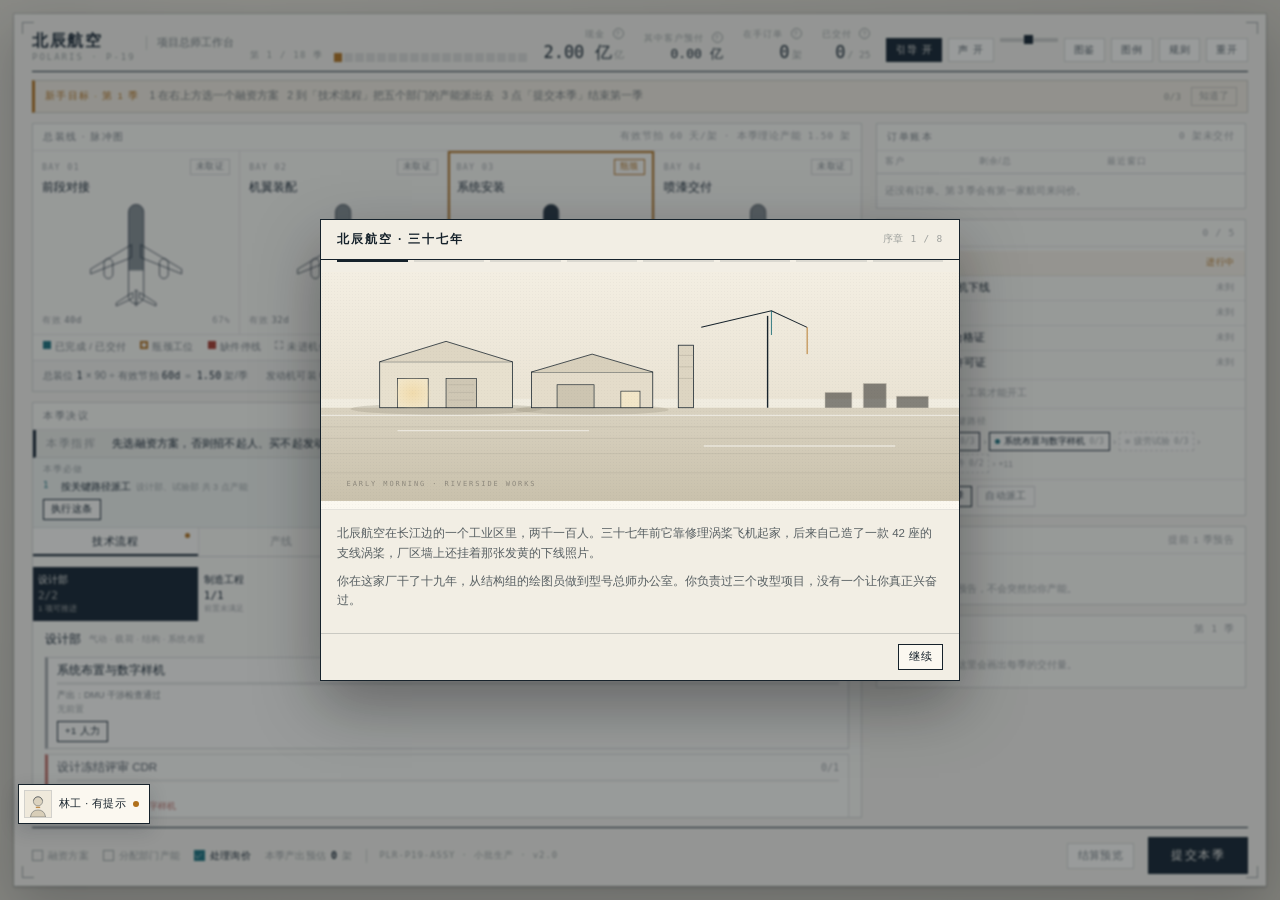
==== commit 3f584932: "fix(aircraft-manufacturer): 助理折叠、按需取图与四档宽度验证 - 助理默认折叠为左下头像胶囊，点击展开；气泡最宽 360px、最高 44vh、   内部滚动，不再遮挡工作项" ====
--- a/games/aircraft-manufacturer/index.html
+++ b/games/aircraft-manufacturer/index.html
@@ -4,7 +4,7 @@
 <meta charset="utf-8">
 <meta name="viewport" content="width=device-width, initial-scale=1">
 <title>适航 · 北辰航空 P-19 项目</title>
-<link rel="stylesheet" href="game.css?v=11">
+<link rel="stylesheet" href="game.css?v=12">
 </head>
 <body>
 <svg width="0" height="0" style="position:absolute" aria-hidden="true">
@@ -44,6 +44,7 @@
 
   <div class="foot">
     <div class="check"></div>
+    <button class="btn ghost preview" data-preview="1">结算预览</button>
     <button class="commit">提交本季</button>
   </div>
 </div>
@@ -53,8 +54,8 @@
 <div class="assisthost"></div>
 <div class="toastwrap"></div>
 
-<script src="engine.js?v=11"></script>
-<script src="codex.js?v=11"></script>
-<script src="ui.js?v=11"></script>
+<script src="engine.js?v=12"></script>
+<script src="codex.js?v=12"></script>
+<script src="ui.js?v=12"></script>
 </body>
 </html>
--- a/games/aircraft-manufacturer/game.css
+++ b/games/aircraft-manufacturer/game.css
@@ -427,7 +427,7 @@
 .avatar{width:46px;height:46px;flex:0 0 46px;border:1px solid var(--ink);background:#EFE9DB;overflow:hidden;position:relative}
 .avatar img{position:absolute;inset:0;width:100%;height:100%;object-fit:cover;filter:saturate(.8) sepia(.1)}
 .avatar svg{position:relative;display:block}
-.abubble{max-width:400px;background:var(--panel2);border:1px solid var(--ink);box-shadow:0 8px 24px rgba(22,34,43,.16);padding:9px 11px 8px;position:relative}
+.abubble{max-width:360px;max-height:44vh;overflow:auto;background:var(--panel2);border:1px solid var(--ink);box-shadow:0 8px 24px rgba(22,34,43,.16);padding:9px 11px 8px;position:relative}
 .abubble::before{content:"";position:absolute;left:-6px;top:14px;width:10px;height:10px;background:var(--panel2);border-left:1px solid var(--ink);border-bottom:1px solid var(--ink);transform:rotate(45deg)}
 .awho{display:flex;align-items:baseline;gap:7px;margin-bottom:4px}
 .awho b{font-size:11px}
@@ -468,3 +468,17 @@
 .ofeas.tight em{border-color:var(--amber);color:var(--amber)}
 .ofeas.bad em{border-color:var(--red);color:var(--red)}
 .preview{border-color:var(--ink-20);color:var(--ink-55)}
+
+/* 折叠态头像气泡 */
+.assist-chip{display:inline-flex;align-items:center;gap:7px;padding:5px 10px 5px 5px;border:1px solid var(--ink);
+  background:var(--panel2);box-shadow:0 6px 18px rgba(22,34,43,.18);cursor:pointer}
+.assist-chip:hover{background:#F3EEE1}
+.chipavatar{width:28px;height:28px;flex:0 0 28px;border:1px solid var(--ink-20);overflow:hidden;display:block}
+.chipavatar svg{display:block}
+.chipn{font-size:10.5px;letter-spacing:.04em}
+.chipdot{width:6px;height:6px;border-radius:50%;background:var(--amber)}
+.aops2{display:flex;gap:8px;margin-top:2px}
+@media (max-width:720px){
+  .assisthost{left:8px;right:8px;bottom:70px;max-width:none}
+  .abubble{max-width:none;max-height:40vh}
+}
